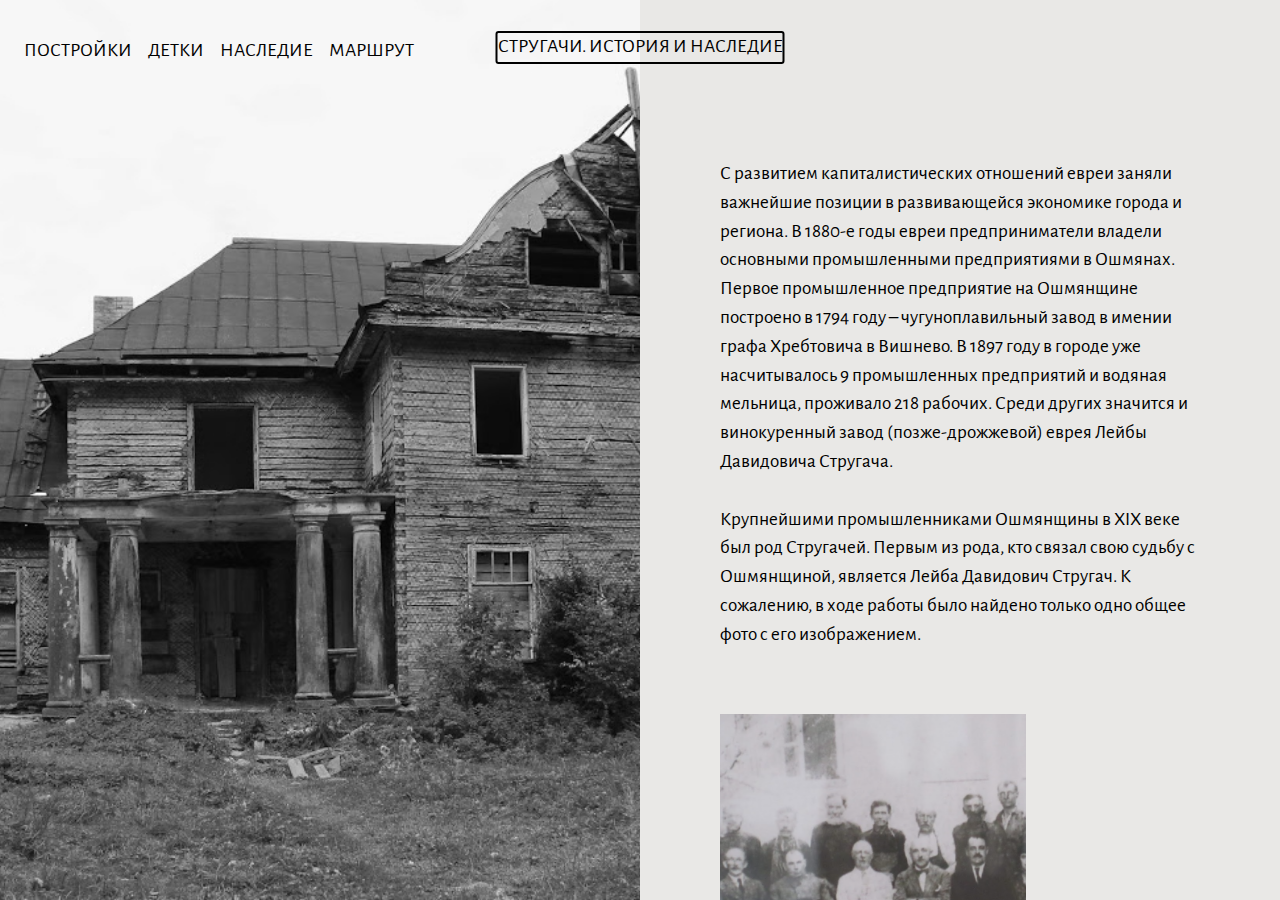
==== website/src/main/resources/templates/index.html @ 8a9e113a "Created website frontend" ====
<!DOCTYPE html>
<html lang="ru" class="no-js">
   <head>
      <!-- Meta -->
      <title>Еврейское СМИ</title>
      <meta charset="UTF-8">
      <meta name="author" content="Alexander Savitskiy">
      <meta name="viewport" content="width=device-width, initial-scale=1.0">
      <!-- Styles -->
      <link href="vendor/bootstrap/css/bootstrap.min.css" rel="stylesheet" type="text/css"/>
      <link href="vendor/animate/animate.css" rel="stylesheet" type="text/css"/>
      <link href="css/style.css" rel="stylesheet" type="text/css"/>
   </head>
   <body>
      <nav class="navbar navbar-expand-lg navbar-dark">
         <a class="navbar-brand mx-auto" href="index.html">
         <p class="back_but" height="22" alt="Logo">СТРУГАЧИ. ИСТОРИЯ И НАСЛЕДИЕ</p>
         </a>
         <div id="toggler" class="wrapper custom-toggler navbar-toggler" data-toggle="collapse" data-target=".navbar-collapse">
            <div class="menu-toggle">
               <span class="icon-bars custom-toggler navbar-toggler-icon"></span>
            </div>
         </div>
         <div id="toggle-nav" class="navbar-collapse collapse">
            <ul class="navbar-nav">
               <li class="nav-item"> <a class="nav-link" href="fabricks.html">Постройки</a> </li>
               <li class="nav-item"> <a class="nav-link" href="childrens.html">Детки</a> </li>
               <li class="nav-item"> <a class="nav-link" href="legacy.html">Наследие</a> </li>
               <li class="nav-item"> <a class="nav-link" href="https://www.google.com/maps/d/edit?mid=1sP5UQgftom80rUb1kisrxhc1mhctaBwV&usp=sharing">Маршрут</a> </li>
            </ul>
            <div id="social"></div>
         </div>
      </nav>
      <div class="Container">
         <div class="Content">
            <div class="Wrapper">
               <div class="LeftContent col-xl-6 col-sm-12 split-image-left background-1">
               </div>
               <div class="RightContent col-xl-6 col-sm-12 split-image-right">
                  <div class="row justify-content-center">
                     <div class="col-9">
                        <div class="row">
                           <div class="">
                              <p>С развитием капиталистических отношений евреи заняли важнейшие позиции в развивающейся экономике города и региона. В 1880-е годы евреи предприниматели владели основными промышленными предприятиями в Ошмянах. Первое промышленное предприятие на Ошмянщине построено в 1794 году – чугуноплавильный завод в имении графа Хребтовича в Вишнево. В 1897 году в городе уже насчитывалось 9 промышленных предприятий и водяная мельница, проживало 218 рабочих. Среди других значится и винокуренный завод (позже-дрожжевой) еврея Лейбы Давидовича Стругача.
                                <br><br> Крупнейшими промышленниками Ошмянщины в XIX веке был род Стругачей. Первым из рода, кто связал свою судьбу с Ошмянщиной, является Лейба Давидович Стругач. К сожалению, в ходе работы было найдено только одно общее фото с его изображением.
                              </p>
                              <img class="img-fluid pt-5 pb-5" src="img/strugachL.png" alt="Photo">
                              <p>Промышленник, купец 2-ой гильдии Лейба Давидович Стругач (1842-1906) Некоторое время он  проживал в Минске. В 70-ые годы XIX века переселился в Ошмяны откуда была родом его жена Гинда. В Ошмянах он оставил купеческие дела и развил бурную предпринимательскую деятельность.
                                 <br><br>В январе 1878 года он обращается в Ошмянское уездное полицейское управление с просьбой осмотреть предполагаемое для открытия водочного завода помещение – дом его тестя Каменецкого Мойши Гершонавича (род. ~1820) и дать согласие на открытие. Его идея пришлась не по вкусу владельцам уже существующих подобных предприятий : Шмелю Богдану,Вульфу Барану, Гиршу Дорскому и Хайму Дорскому. Вскоре в различные инстанции посыпались жалобы на Л. Д. Стругача, в которых утверждалось, что дом Каменецкого является не безопасным в пожарном отношении. Этим вопросом занимался Виленский губернатор ( к нему поступила жалоба за 10 подписями в январе 1878 года). На письмах-жалобах ставились одинаковые пометки «Оставить без последствий». Губернатор дает разрешение на открытие водочного завода в городе Ошмяны. Таким образом, предприятие начинает функционировать в 1878 году. Нужно оговориться, что оно не имеет отношения к нынешнему дрожзаводу, так как находилось в другом месте и служило лишь своеобразной «стартовой площадкой» для расширения дела. К сожалению, нам не удалось точно выяснить – где находился этот дом, так как данных о семье крайне мало. Известно лишь, что дом располагался по улице Виленской (сегодня это улицы Красноармейская и частично Советская)
                                 <br><br>В 1878-1879 идет новый этап переписки с Ошмянской городской управой и полицейским управлением, составляется план нового завода. Нашлось и место для его строительства. С этой целью Л.Д. Стругач приобретает участок земли на берегу реки Ошмянки (ул. Борунская) и начинает строительство параллельно с попытками добиться разрешения на открытие завода. Рядом строится деревянный дом для рабочих и сараи.                              
                              </p>
                           </div>
                        </div>
                     </div>
                  </div>
               </div>
            </div>
         </div>
      </div>
      <!-- Javascript -->
      <script src="vendor/jquery.min.js"></script>
      <script src="vendor/bootstrap/js/bootstrap.min.js"></script>
      <script src="vendor/wow/wow.js"></script>
      <script src="js/script.js"></script>
      <script>
         new WOW().init();
      </script>
      <!-- End Javascript -->
   </body>
</html>
---- website/src/main/resources/templates/css/style.css ----
/* Fonts */

@import url('https://fonts.googleapis.com/css?family=Alegreya+Sans&display=swap');

/* Basic */

* {
	margin: 0;
	padding: 0;
}

html,
body,
.Container {
	height: 100%;
	font-family: 'Alegreya Sans', sans-serif;
}

body {
	background-color: #e9e8e6;
}

.btn {
	border-radius: 0;
}

a:link,
a:hover,
a:visited {
	text-decoration: none;
	color: #000;
}

a:link.white,
a:hover.white,
a:visited.white {
	text-decoration: none;
	color: #fff;
}

.bold {
	font-weight: bold;
}

h1 {
	font-size: 3.5rem;
}

h2 {
	font-size: 1.5rem;
}

p {
	color: #000;
	font-family: 'Alegreya Sans', sans-serif;
	font-size: 1.2rem;
}

.min-100 {
	min-height: 100%;
}


/* Spacing */

.no-gutter {
	margin-right: 0;
	margin-left: 0;
	padding-right: 0;
	padding-left: 0;
}


/* Navbar */

.navbar {
	position: absolute;
	z-index: 99999;
	top: 0;
	width: 100%;
	padding: 1.8rem 1rem;
	font-family: 'Alegreya Sans', sans-serif;
}

.navbar-dark .navbar-nav .nav-link {
	color: #000;
}

.navbar-dark .navbar-nav .nav-link:focus,
.navbar-dark .navbar-nav .nav-link:hover {
	color: #555;
}

.navbar a:link,
.navbar a:hover,
.navbar a:visited {
	text-decoration: none;
	color: #000;
	text-transform: uppercase;
}

.navbar-dark .navbar-toggler {
	border: none;
}

.navbar .navbar-collapse {
	text-align: center;
}

.navbar-brand {
	padding-top: 0;
}

.wrapper {
	margin: 0;
	width: 200px;
	height: 40px;
}

.menu-toggle {
	display: block;
	height: 40px;
	padding: 0;
	z-index: 1;
	background-color: transparent;
	border: 0 none;
	cursor: pointer;
	font-family: sans-serif;
	outline: medium none;
	overflow: visible;
	text-align: center;
	vertical-align: middle;
	height: 31px;
	width: 35px;
	right: 0px;
	top: 0;
	position: absolute;
}

.menu-toggle:before {
	content: attr(data-label);
	display: block;
	padding: 12px 0;
	position: absolute;
	right: 100%;
	top: 0;
	transition: color 0.2s ease 0s, opacity 0.3s ease 0s, visibility 0.3s ease 0s;
}

.menu--is-revealed .menu-toggle:before {
	opacity: 0;
	visibility: hidden;
}

.menu-toggle .icon-bars,
.menu-toggle .icon-bars:before,
.menu-toggle .icon-bars:after {
	transition: background-color 0.2s ease;
}

.menu-toggle:focus .icon-bars,
.menu-toggle:focus .icon-bars:before,
.menu-toggle:focus .icon-bars:after,
.menu-toggle:hover .icon-bars,
.menu-toggle:hover .icon-bars:before,
.menu-toggle:hover .icon-bars:after {
	background-color: #000;
}

.menu-toggle .icon-bars {
	transition: transform 0.3s ease-in, background-color 0.2s ease;
	background-color: #000;
}

.menu-toggle .icon-bars:before,
.menu-toggle .icon-bars:after {
	transition: top 0.3s 0.3s ease-in, transform 0.3s ease-in, background-color 0.2s ease;
	background-color: #000;
}

.menu-toggle:active .icon-bars,
.menu--is-revealed .menu-toggle .icon-bars {
	transition: transform 0.3s 0.2s ease-in, background-color 0.2s ease;
	transform: rotate3d(0, 0, 1, 135deg);
}

.menu-toggle:active .icon-bars:before,
.menu-toggle:active .icon-bars:after,
.menu--is-revealed .menu-toggle .icon-bars:before,
.menu--is-revealed .menu-toggle .icon-bars:after {
	transition: top 0.2s ease-in, transform 0.3s 0.2s ease-in, background-color 0.2s ease;
	transform: rotate3d(0, 0, 1, 90deg);
	top: 0;
}

.menu--is-revealed .menu-toggle {
	position: fixed;
	top: 31px;
	right: 22px;
}

.nav-item {
	font-size: 1.2rem;
}

.icon-bars {
	position: relative;
}

.icon-bars,
.icon-bars:before,
.icon-bars:after {
	display: block;
	width: 32px;
	height: 2px;
	background-color: currentColor;
}

.icon-bars,
.icon-bars:before,
.icon-bars:after {
	background-color: #273138;
}

.icon-bars:before,
.icon-bars:after {
	content: "";
	position: absolute;
	left: 0;
}

.icon-bars:before {
	top: 0.5em;
}

.icon-bars:after {
	top: -0.5em;
}

@media (min-width: 990px) {
	.navbar-brand {
		position: absolute;
		left: 50%;
		transform: translateX(-50%);
		/**optional offset from top**/
		max-height: 40px;
	}
}

@media screen and (min-width:768px) {
	.navbar-brand-centered {
		position: absolute;
		left: 50%;
		display: block;
		width: 100%;
		text-align: center;
	}
	.navbar>.container .navbar-brand-centered,
	.navbar>.container-fluid .navbar-brand-centered {
		margin-left: -50%;
	}
}

.navbar-toggler-icon {
	top: 15px;
	right: 0px;
	position: absolute;
}

.navbar-dark .navbar-toggler-icon {
	background-image: url("data:image/svg+xml;charset=utf8,%3Csvg viewBox='0 0 32 32' xmlns='http://www.w3.org/2000/svg'%3E%3Cpath stroke='rgba(0,0,0, 1)' stroke-width='2' stroke-linecap='round' stroke-miterlimit='10' d='M4 8h24M4 16h24M4 24h24'/%3E%3C/svg%3E");
}

.custom-toggler .navbar-toggler-icon {
	background-image: url("data:image/svg+xml;charset=utf8,%3Csvg viewBox='0 0 32 32' xmlns='http://www.w3.org/2000/svg'%3E%3Cpath stroke='rgba(0,0,0, 1)' stroke-width='2' stroke-linecap='round' stroke-miterlimit='10' d='M4 8h24M4 16h24M4 24h24'/%3E%3C/svg%3E");
}

.custom-toggler.navbar-toggler {
	border-color: rgb(0, 0, 0);
	z-index: 9999;
}

@media screen and (max-width:991px) {
	.navbar-collapse {
		height: 100vh;
		background-color: #e9e8e6;
		top: 0;
		left: 0;
		width: 100%;
		position: fixed;
	}
	.navbar-nav {
		position: absolute;
		top: 50%;
		left: 50%;
		height: 30%;
		width: 50%;
		margin: -15% 0 0 -25%;
	}
}

.navbar-toggler {
	height: 30px;
	width: 21px;
	position: absolute;
	right: 22px;
}

@media (min-width: 992px) {
	#social {
		display: none;
	}
}

@media (max-width: 991px) {
	#social {
		border-top: 1px solid #000;
		position: absolute;
		bottom: 0;
		width: 90%;
		margin: 5%;
	}
	#social p {
		font-size: 0.9rem;
		padding-top: 1rem;
	}
}


/* Half Page */

.Container:before {
	content: '';
	height: 100%;
	float: left;
}

.Content {
	position: relative;
	z-index: 1;
}

.Content:after {
	content: '';
	clear: both;
	display: block;
}

.Wrapper {
	position: absolute;
	width: 100%;
	height: 100%;
	color: #000;
	background-color: #e9e8e6;
}

.LeftContent {
	float: left;
	margin: 0;
	padding: 0;
}

.RightContent {
	overflow: auto;
}

@media (min-width: 1200px) {
	.Wrapper>div {
		height: 100%;
	}
}

.split-image-left {
	background-size: cover;
	background-position: center;
	background-repeat: no-repeat;
	height: 100vh;
}

.background-1 {
	background-image: url("../img/photo-6.jpg");
}

.background-2 {
	background-image: url("../img/photo-6_color.jpg");
}

.split-image-right {
	padding-top: 10rem;
	padding-bottom: 10rem;
}

.signature {
	padding-top: 2rem;
	height: 6rem;
}


/* Works - Horizontal Gallery */

.swiper-container {
	width: 100%;
	height: 100%;
	margin-bottom: 5rem;
}

@media (max-width: 1200px) {
	.swiper-container {
		padding: 0 20px 0;
	}
}

.swiper-slide {
	text-align: center;
	font-size: 18px;
	/* Center slide text vertically */
	display: -webkit-box;
	display: -ms-flexbox;
	display: -webkit-flex;
	display: flex;
	-webkit-box-pack: center;
	-ms-flex-pack: center;
	-webkit-justify-content: center;
	justify-content: center;
	-webkit-box-align: center;
	-ms-flex-align: center;
	-webkit-align-items: center;
	align-items: center;
}

 :root {
	--swiper-theme-color: #000;
}

.swiper-pagination {
	display: none;
}


/* Works */

.works {
	font-size: 1.2em;
	padding-top: 14rem;
	padding-bottom: 3rem;
}


/* Studio */

.studio {
	font-size: 1.2em;
	padding-top: 10rem;
	padding-bottom: 10rem;
}


/* Contact */

.contact {
	font-size: 1.8em;
	padding-top: 15rem;
	padding-bottom: 10rem;
}


/* Contact Form */

.contact-form {
	font-size: 1.2em;
	padding-bottom: 11rem;
}

.contact-form .btn-primary {
	color: #fff;
	background-color: #000;
	border-color: #000;
}

.contact-form .form-control {
	color: #000;
	background-color: transparent;
	border-color: #000;
	border-width: 0 0 2px 0;
	border-radius: 0;
	border-style: solid;
	font-size: 1.5rem;
}

.form-control::-webkit-input-placeholder {
	color: #000;
	opacity: 0.6;
}

.form-control {
	padding: 1.5rem 16rem 1.5rem 0.75rem
}

.contact-form .btn {
	padding: 0.8rem 4rem;
	border-radius: 5px;
}

.back_but{
	border: solid 2px #000;
	border-radius: 3px;
}
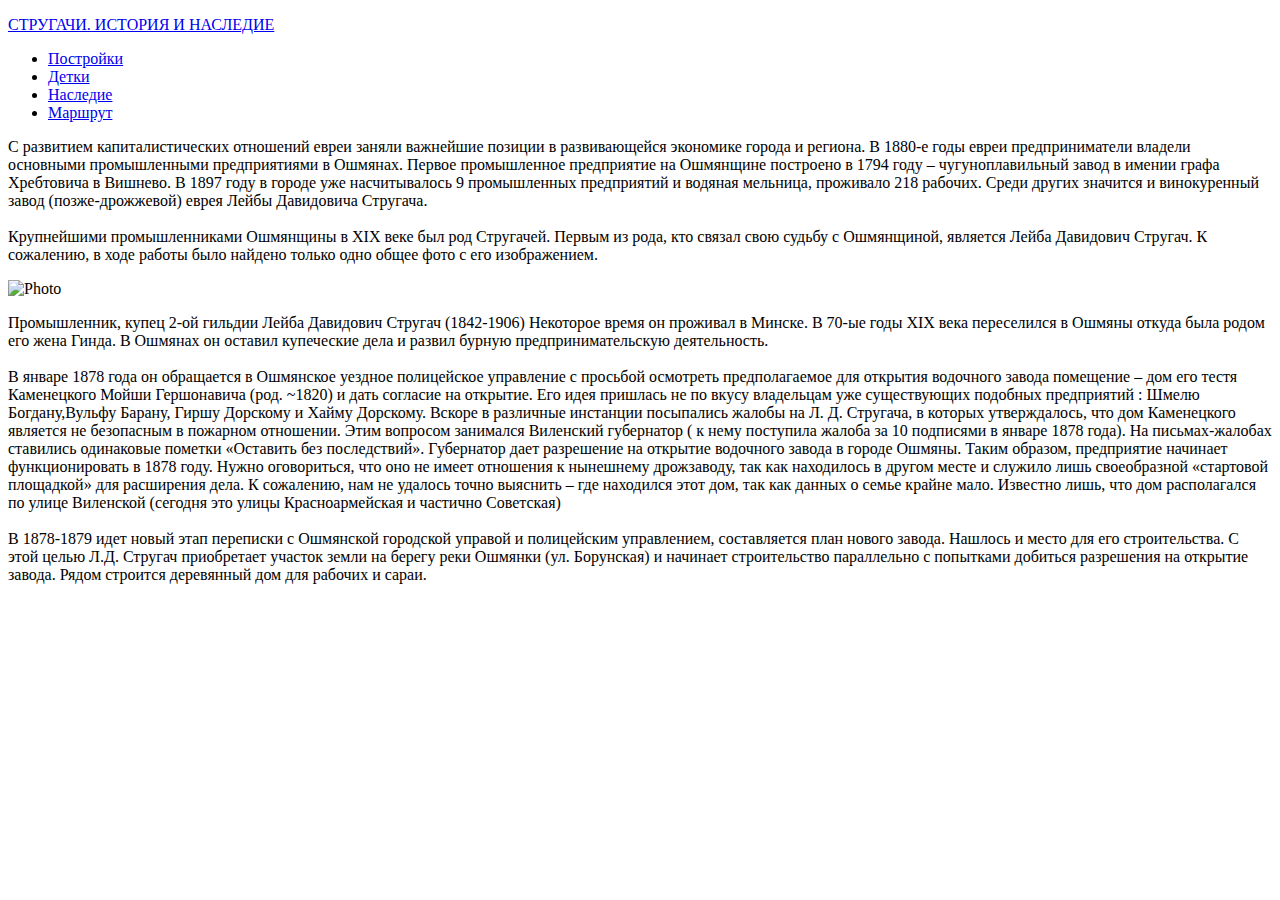
==== commit e9039a19: "Add MVC to frontend v1.0" ====
--- a/website/src/main/resources/templates/index.html
+++ b/website/src/main/resources/templates/index.html
@@ -1,5 +1,5 @@
 <!DOCTYPE html>
-<html lang="ru" class="no-js">
+<html lang="ru" class="no-js" xmlns:th="http://www.thymeleaf.org">
    <head>
       <!-- Meta -->
       <title>Еврейское СМИ</title>
@@ -7,13 +7,13 @@
       <meta name="author" content="Alexander Savitskiy">
       <meta name="viewport" content="width=device-width, initial-scale=1.0">
       <!-- Styles -->
-      <link href="vendor/bootstrap/css/bootstrap.min.css" rel="stylesheet" type="text/css"/>
-      <link href="vendor/animate/animate.css" rel="stylesheet" type="text/css"/>
-      <link href="css/style.css" rel="stylesheet" type="text/css"/>
+      <link href="/vendor/bootstrap/css/bootstrap.min.css" rel="stylesheet" type="text/css"/>
+      <link href="/vendor/animate/animate.css" rel="stylesheet" type="text/css"/>
+      <link href="/css/style.css" rel="stylesheet" type="text/css"/>
    </head>
    <body>
       <nav class="navbar navbar-expand-lg navbar-dark">
-         <a class="navbar-brand mx-auto" href="index.html">
+         <a class="navbar-brand mx-auto" href="/">
          <p class="back_but" height="22" alt="Logo">СТРУГАЧИ. ИСТОРИЯ И НАСЛЕДИЕ</p>
          </a>
          <div id="toggler" class="wrapper custom-toggler navbar-toggler" data-toggle="collapse" data-target=".navbar-collapse">
@@ -23,9 +23,9 @@
          </div>
          <div id="toggle-nav" class="navbar-collapse collapse">
             <ul class="navbar-nav">
-               <li class="nav-item"> <a class="nav-link" href="fabricks.html">Постройки</a> </li>
-               <li class="nav-item"> <a class="nav-link" href="childrens.html">Детки</a> </li>
-               <li class="nav-item"> <a class="nav-link" href="legacy.html">Наследие</a> </li>
+               <li class="nav-item"> <a class="nav-link" href="/plants">Постройки</a> </li>
+               <li class="nav-item"> <a class="nav-link" href="/children">Детки</a> </li>
+               <li class="nav-item"> <a class="nav-link" href="/legacy">Наследие</a> </li>
                <li class="nav-item"> <a class="nav-link" href="https://www.google.com/maps/d/edit?mid=1sP5UQgftom80rUb1kisrxhc1mhctaBwV&usp=sharing">Маршрут</a> </li>
             </ul>
             <div id="social"></div>
@@ -44,7 +44,7 @@
                               <p>С развитием капиталистических отношений евреи заняли важнейшие позиции в развивающейся экономике города и региона. В 1880-е годы евреи предприниматели владели основными промышленными предприятиями в Ошмянах. Первое промышленное предприятие на Ошмянщине построено в 1794 году – чугуноплавильный завод в имении графа Хребтовича в Вишнево. В 1897 году в городе уже насчитывалось 9 промышленных предприятий и водяная мельница, проживало 218 рабочих. Среди других значится и винокуренный завод (позже-дрожжевой) еврея Лейбы Давидовича Стругача.
                                 <br><br> Крупнейшими промышленниками Ошмянщины в XIX веке был род Стругачей. Первым из рода, кто связал свою судьбу с Ошмянщиной, является Лейба Давидович Стругач. К сожалению, в ходе работы было найдено только одно общее фото с его изображением.
                               </p>
-                              <img class="img-fluid pt-5 pb-5" src="img/strugachL.png" alt="Photo">
+                              <img class="img-fluid pt-5 pb-5" src="/img/strugachL.png" alt="Photo">
                               <p>Промышленник, купец 2-ой гильдии Лейба Давидович Стругач (1842-1906) Некоторое время он  проживал в Минске. В 70-ые годы XIX века переселился в Ошмяны откуда была родом его жена Гинда. В Ошмянах он оставил купеческие дела и развил бурную предпринимательскую деятельность.
                                  <br><br>В январе 1878 года он обращается в Ошмянское уездное полицейское управление с просьбой осмотреть предполагаемое для открытия водочного завода помещение – дом его тестя Каменецкого Мойши Гершонавича (род. ~1820) и дать согласие на открытие. Его идея пришлась не по вкусу владельцам уже существующих подобных предприятий : Шмелю Богдану,Вульфу Барану, Гиршу Дорскому и Хайму Дорскому. Вскоре в различные инстанции посыпались жалобы на Л. Д. Стругача, в которых утверждалось, что дом Каменецкого является не безопасным в пожарном отношении. Этим вопросом занимался Виленский губернатор ( к нему поступила жалоба за 10 подписями в январе 1878 года). На письмах-жалобах ставились одинаковые пометки «Оставить без последствий». Губернатор дает разрешение на открытие водочного завода в городе Ошмяны. Таким образом, предприятие начинает функционировать в 1878 году. Нужно оговориться, что оно не имеет отношения к нынешнему дрожзаводу, так как находилось в другом месте и служило лишь своеобразной «стартовой площадкой» для расширения дела. К сожалению, нам не удалось точно выяснить – где находился этот дом, так как данных о семье крайне мало. Известно лишь, что дом располагался по улице Виленской (сегодня это улицы Красноармейская и частично Советская)
                                  <br><br>В 1878-1879 идет новый этап переписки с Ошмянской городской управой и полицейским управлением, составляется план нового завода. Нашлось и место для его строительства. С этой целью Л.Д. Стругач приобретает участок земли на берегу реки Ошмянки (ул. Борунская) и начинает строительство параллельно с попытками добиться разрешения на открытие завода. Рядом строится деревянный дом для рабочих и сараи.                              
@@ -58,10 +58,10 @@
          </div>
       </div>
       <!-- Javascript -->
-      <script src="vendor/jquery.min.js"></script>
-      <script src="vendor/bootstrap/js/bootstrap.min.js"></script>
-      <script src="vendor/wow/wow.js"></script>
-      <script src="js/script.js"></script>
+      <script src="/vendor/jquery.min.js"></script>
+      <script src="/vendor/bootstrap/js/bootstrap.min.js"></script>
+      <script src="/vendor/wow/wow.js"></script>
+      <script src="/js/script.js"></script>
       <script>
          new WOW().init();
       </script>
